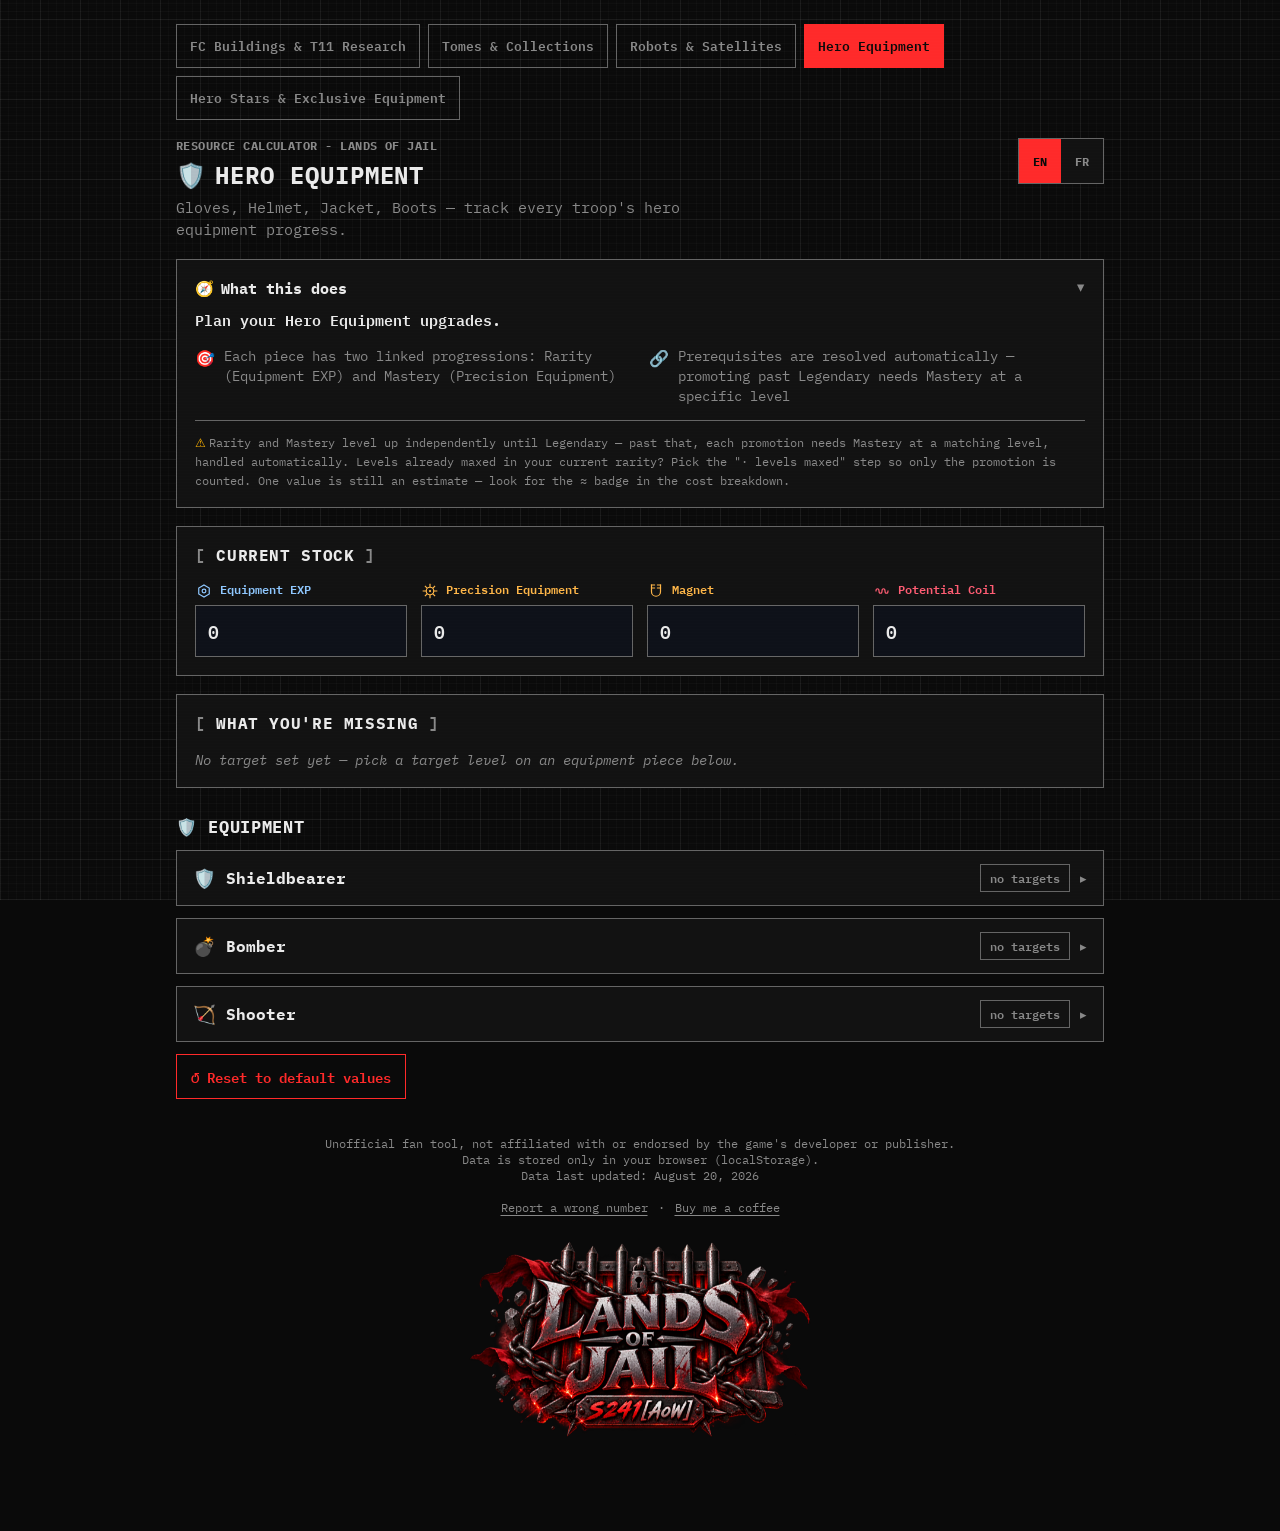
==== hero-equipment.html @ 5a463638 "Fix an empty palier's outline contrast, and drop two dead references The outline is the only mark sa" ====
<!doctype html>
<html lang="en">
<head>
<meta charset="UTF-8">
<meta name="viewport" content="width=device-width, initial-scale=1">
<title>Hero Equipment</title>
<link rel="preconnect" href="https://fonts.googleapis.com">
<link rel="preconnect" href="https://fonts.gstatic.com" crossorigin>
<link href="https://fonts.googleapis.com/css2?family=IBM+Plex+Mono:wght@400;500;600;700&display=swap" rel="stylesheet">
<link rel="stylesheet" href="shared.css?v=17">
<link rel="stylesheet" href="theme-tactical.css?v=2">
</head>
<body>
<div id="stickyBar" class="sticky-bar" hidden></div>
<div class="wrap">
  <nav class="nav-bar">
    <a class="nav-link" href="index.html" data-navkey="navBuildings">FC Buildings &amp; T11 Research</a>
    <a class="nav-link" href="tomes-collections.html" data-navkey="navTomes">Tomes &amp; Collections</a>
    <a class="nav-link" href="robots-satellites.html" data-navkey="navRobots">Robots &amp; Satellites</a>
    <a class="nav-link" href="hero-equipment.html" data-navkey="navHeroEquipment">Hero Equipment</a>
    <a class="nav-link" href="hero-stars-exclusive-equipment.html" data-navkey="navHeroStars">Hero Stars &amp; Exclusive Equipment</a>
  </nav>

  <div class="topbar">
    <div>
      <p class="brand-eyebrow" id="brandTitle">Resource Calculator - Lands of Jail</p>
      <h1>🛡️ <span id="appTitle">Hero Equipment</span></h1>
      <p class="sub" id="appSubtitle">Track your hero equipment progress.</p>
    </div>
    <div class="lang-switch" role="group" aria-label="Language">
      <button type="button" class="lang-btn" data-lang="en">EN</button>
      <button type="button" class="lang-btn" data-lang="fr">FR</button>
    </div>
  </div>

  <div class="card intro-card">
    <button type="button" class="intro-head" id="introToggle" aria-expanded="true" aria-controls="introBody">
      <span>🧭</span><span id="introTitle">What this does</span><span class="intro-chevron">▸</span>
    </button>
    <div class="intro-body" id="introBody">
      <p class="intro-lead" id="introLead"></p>
      <div class="intro-features" id="introFeatures"></div>
    </div>
    <p class="intro-note" id="introNote"></p>
  </div>

  <div class="card">
    <h2 id="stockHeading">Current stock</h2>
    <div class="stock-grid" id="stockGrid"></div>
  </div>

  <div class="card">
    <h2 id="missingHeading">What you're missing</h2>
    <div class="summary-grid" id="summaryGrid"></div>
    <div class="breakdown" id="breakdown"></div>
    <p class="saved-hint" id="savedHint" hidden></p>
  </div>

  <div id="categories"></div>

  <div class="toolbar">
    <button id="btnReset" class="danger"></button>
  </div>

  <footer id="footerText"></footer>
</div>

<script defer src="/_vercel/insights/script.js"></script>
<script>
const RESOURCES = ["EquipmentParts","PrecisionEquipment","Magnet","PotentialCoil"];
const STORAGE_KEY = "resource-calc-heroequipment-state-v1";
const SCHEMA_VERSION = 5;
const RES_ACCENT = {
  EquipmentParts:"#8ec7ff", Magnet:"#ffb648", PotentialCoil:"#ff5c72", PrecisionEquipment:"#ffb648",
};
const CATEGORIES = [
  { key:"Equipment", labelKey:"catEquipment", icon:"🛡️", grouped:true },
];
const GROUP_ICONS = { shieldbearer:"🛡️", bomber:"💣", shooter:"🏹" };

const I18N = {
  en: {
    title: "Hero Equipment - Lands of Jail",
    pageTitle: "Hero Equipment",
    subtitle: "Gloves, Helmet, Jacket, Boots — track every troop's hero equipment progress.",
    introLead: "Plan your Hero Equipment upgrades.",
    introFeature1: "Each piece has two linked progressions: Rarity (Equipment EXP) and Mastery (Precision Equipment)",
    introFeature2: "Prerequisites are resolved automatically — promoting past Legendary needs Mastery at a specific level",
    introNote: "Rarity and Mastery level up independently until Legendary — past that, each promotion needs Mastery at a matching level, handled automatically. Levels already maxed in your current rarity? Pick the \"· levels maxed\" step so only the promotion is counted. One value is still an estimate — look for the ≈ badge in the cost breakdown.",
    noTargetHint: "No target set yet — pick a target level on an equipment piece below.",
    catEquipment: "Equipment",
    groupNoTargets: "no targets",
    groupTargetsSet: "{n} target(s) set",
    res_EquipmentParts: "Equipment EXP", res_Magnet: "Magnet",
    res_PotentialCoil: "Potential Coil", res_PrecisionEquipment: "Precision Equipment",
    troop_shieldbearer: "Shieldbearer",
    troop_bomber: "Bomber",
    troop_shooter: "Shooter",
    equip_gloves: "Gloves", equip_helmet: "Helm", equip_chest: "Outerwear", equip_boots: "Boots",
    pairedMasteryLabel: "Mastery",
    levelsMaxed: "levels maxed",
    equiptier_common: "Common", equiptier_uncommon: "Uncommon", equiptier_rare: "Rare", equiptier_epic: "Epic",
    equiptier_legendary: "Legendary", equiptier_legendary_t1: "Legendary T1", equiptier_legendary_t2: "Legendary T2",
    equiptier_exotic: "Exotic", equiptier_exotic_t1: "Exotic T1", equiptier_exotic_t2: "Exotic T2", equiptier_exotic_t3: "Exotic T3",
  },
  fr: {
    title: "Équipement de Héros - Lands of Jail",
    pageTitle: "Équipement de Héros",
    subtitle: "Gants, Casque, Veste, Bottes — suis la progression de l'équipement de héros de chaque troupe.",
    introLead: "Planifie les améliorations de ton Équipement de Héros.",
    introFeature1: "Chaque pièce a deux progressions liées : la Rareté (EXP d'équipement) et la Maîtrise (Équipement de précision)",
    introFeature2: "Les prérequis sont résolus automatiquement — promouvoir au-delà de Légendaire nécessite une Maîtrise à un niveau précis",
    introNote: "Rareté et Maîtrise progressent indépendamment jusqu'à Légendaire — au-delà, chaque promotion exige un niveau de Maîtrise précis, géré automatiquement. Niveaux déjà au max dans ta rareté actuelle ? Choisis le cran « · niveaux max » pour ne compter que la promotion. Une valeur reste estimée — repère le badge ≈ dans le détail des coûts.",
    noTargetHint: "Aucun objectif défini pour l'instant — choisis un niveau cible sur une pièce d'équipement ci-dessous.",
    catEquipment: "Équipement",
    groupNoTargets: "aucun objectif",
    groupTargetsSet: "{n} objectif(s) défini(s)",
    res_EquipmentParts: "Partie d'équipement", res_Magnet: "Aimant",
    res_PotentialCoil: "Bobine potentielle", res_PrecisionEquipment: "Équipement de Précision",
    troop_shieldbearer: "Déflecteurs",
    troop_bomber: "Bombardier",
    troop_shooter: "Tireur",
    equip_gloves: "Gants", equip_helmet: "Casque", equip_chest: "Veste", equip_boots: "Bottes",
    pairedMasteryLabel: "Maîtrise",
    levelsMaxed: "niveaux max",
    equiptier_common: "Commun", equiptier_uncommon: "Peu Commun", equiptier_rare: "Rare", equiptier_epic: "Épique",
    equiptier_legendary: "Légendaire", equiptier_legendary_t1: "Légendaire T1", equiptier_legendary_t2: "Légendaire T2",
    equiptier_exotic: "Exotique", equiptier_exotic_t1: "Exotique T1", equiptier_exotic_t2: "Exotique T2", equiptier_exotic_t3: "Exotique T3",
  },
};

// One entry per rarity tier, where a tier's cost is what it takes to LEAVE
// that tier and arrive at the next one (confirmed in-game: Epic->Legendary
// costs 200 Magnets, which is the amount the source table lists under the
// EPIC heading — not the 400 listed under LEGENDARY, which actually belongs
// to the Legendary->Legendary T1 climb). So every tier's own listed cost is
// shifted one slot forward from its heading: "Common" pays for entering
// Uncommon, "Uncommon" for entering Rare, ... "Legendary" for entering
// Legendary T1 (on top of that promotion's existing Mastery Lv10 gate).
// Common itself is free — hero equipment starts at Common rarity the moment
// it exists, nothing is ever spent to "unlock" it.
// Common's shifted total (attached to "uncommon" below) includes an
// estimated ~970 for the untracked Level 0->10 portion (only 11-15 and
// 16-20 were given) — fit from a geometric growth curve across the 6 known
// Common/Uncommon brackets (within 5% on every point) and extrapolated
// backward. Flagged in introNote, not verified.
const EQUIPMENT_TIERS = [
  { key:"common",       parts:0 },
  { key:"uncommon",     parts:2620 /* incl. ~970 estimated */, magnet:20, estimated:true },
  { key:"rare",         parts:6980,   magnet:40 },
  { key:"epic",         parts:19220,  magnet:120 },
  { key:"legendary",    parts:41020,  magnet:200 },
  { key:"legendary_t1", parts:77000,  magnet:400,  masteryReq:10 },
  { key:"legendary_t2", parts:117000, magnet:600,  coil:20,  masteryReq:11 },
  { key:"exotic",       parts:157000, magnet:1000, coil:40,  masteryReq:12 },
  { key:"exotic_t1",    parts:197000, magnet:1000, coil:60,  masteryReq:13 },
  { key:"exotic_t2",    parts:258000, magnet:2000, coil:80,  masteryReq:14 },
  { key:"exotic_t3",    parts:338200, magnet:2000, coil:100, masteryReq:15 },
];

// Each tier transition bundles two separate in-game actions, so it's modelled
// as two levels you can sit between: the Equipment EXP is the ~20 level-ups
// ground out while still in the PREVIOUS tier ("Epic · levels maxed"), and the
// Magnet/Coil is the promotion itself. Splitting them is what lets a piece
// whose levels are already maxed be quoted the promotion alone, instead of
// being re-charged EXP it has already spent. The Mastery gate belongs to the
// promotion only — levelling with EXP is never gated in-game.
function makeEquipmentTrack(troopKey, slotKey){
  const levels = [];
  EQUIPMENT_TIERS.forEach((tier,i)=>{
    if(i === 0){
      levels.push({ id:tier.key, cost:zeroResources(), requires:[] });
      return;
    }
    const grind = zeroResources();
    grind.EquipmentParts = tier.parts || 0;
    levels.push({
      id:`${EQUIPMENT_TIERS[i-1].key}_s1`, cost:grind, requires:[],
      estimated:!!tier.estimated, targetCheckpoint:false, labelSuffixKey:"levelsMaxed"
    });
    const promotion = zeroResources();
    promotion.Magnet = tier.magnet || 0;
    promotion.PotentialCoil = tier.coil || 0;
    const requires = tier.masteryReq ? [{trackId:`mastery_${troopKey}_${slotKey}`, levelId:String(tier.masteryReq)}] : [];
    levels.push({ id:tier.key, cost:promotion, requires });
  });
  return {
    id:`equip_${troopKey}_${slotKey}`, category:"Equipment",
    groupKey:troopKey, groupLabelKey:"troop_"+troopKey,
    nameParts:["troop_"+troopKey, "equip_"+slotKey],
    levelStyle:"keyed", levelKeyPrefix:"equiptier_",
    pairedTrackId:`mastery_${troopKey}_${slotKey}`, pairedLabelKey:"pairedMasteryLabel",
    // "common" (index 0, free) is the real baseline — no separate
    // "not started" placeholder before it.
    currentLevelIndex:0, targetLevelIndex:0, levels
  };
}

// Levels 0->20, one by one (source table gives per-level Precision Equipment
// cost; Magnet is only spent from Level 10 onward). Kept exactly as given,
// including its minor non-linear jumps — they're small and at low levels.
// Mastery never requires anything from the Level side — it's freestanding.
const MASTERY_PRECISION = [
  20,40,60,80,100,120,140,160,180,200,
  220,240,260,280,300,320,360,380,400,400,
];
const MASTERY_MAGNET = {10:220,11:200,12:400,13:600,14:800,15:1000,16:1200,17:1400,18:1600,19:1800,20:2000};

function makeMasteryTrack(troopKey, slotKey){
  const levels = [{ id:"0", cost:zeroResources(), requires:[] }];
  MASTERY_PRECISION.forEach((precision,i)=>{
    const lvl = i+1;
    const cost = zeroResources();
    cost.PrecisionEquipment = precision;
    cost.Magnet = MASTERY_MAGNET[lvl] || 0;
    levels.push({ id:String(lvl), cost, requires:[] });
  });
  return {
    id:`mastery_${troopKey}_${slotKey}`, category:"Mastery",
    groupKey:troopKey, groupLabelKey:"troop_"+troopKey,
    nameParts:["troop_"+troopKey, "equip_"+slotKey], levelStyle:"numeric",
    currentLevelIndex:0, targetLevelIndex:0, levels
  };
}

const TROOPS = ["shieldbearer","bomber","shooter"];
const SLOTS = ["gloves","helmet","chest","boots"];

function defaultData(){
  const tracks = [];
  TROOPS.forEach(troop=>{
    SLOTS.forEach(slot=>{
      tracks.push(makeEquipmentTrack(troop, slot));
      tracks.push(makeMasteryTrack(troop, slot));
    });
  });
  return {
    schemaVersion: SCHEMA_VERSION,
    stock: zeroResources(),
    tracks
  };
}

// Schema 4 -> 5 inserted a "· levels maxed" sub-level ahead of every rarity,
// so each Equipment level sits at exactly twice its old index (old "Epic" 3 ->
// new 6). Mastery tracks were not touched. An old level therefore maps onto
// the promotion cran, never onto a "levels maxed" one — the conservative
// reading, since a v4 state never claimed the inner levels were done.
function migrateState(old){
  if(old.schemaVersion !== 4 || !Array.isArray(old.tracks)) return null;
  const fresh = defaultData();
  RESOURCES.forEach(r=>{
    if(typeof (old.stock||{})[r] === "number") fresh.stock[r] = old.stock[r];
  });
  old.tracks.forEach(saved=>{
    const track = fresh.tracks.find(t=>t.id===saved.id);
    if(!track) return;
    const scale = track.category === "Equipment" ? 2 : 1;
    const clamp = v => Math.max(0, Math.min(Number(v)*scale || 0, track.levels.length-1));
    track.currentLevelIndex = clamp(saved.currentLevelIndex);
    track.targetLevelIndex = Math.max(clamp(saved.targetLevelIndex), track.currentLevelIndex);
  });
  return fresh;
}
</script>
<script src="shared.js?v=27"></script>
<script>initApp();</script>
</body>
</html>
---- shared.css ----
/* Tactical Telemetry palette — this WAS overridden wholesale by
   theme-tactical.css's own :root on every route; merged in directly here
   now that the theme is permanent and site-wide, so there's one source of
   truth instead of a full second copy that silently wins every time.
   --border was raised from #333333 (1.4-1.6:1 against these panels — under
   the WCAG 3:1 non-text minimum) to #656565 (~3-3.4:1) so card/input edges
   stay visible on dim or low-quality screens instead of relying on the
   ~1.06:1 gap between --bg/--panel/--panel-2 alone. */
:root{
  --bg:#0a0a0a;
  --panel:#121212;
  --panel-2:#181818;
  --border:#656565;
  --text:#eaeaea;
  --muted:#888888;
  --accent:#ff2a2a;
  --accent-2:#4af626;
  --good:#4af626;
  --good-bg:rgba(74,246,38,.12);
  --bad:#ff2a2a;
  --bad-bg:rgba(255,42,42,.12);
  --warn:#ffb300;
  --warn-bg:rgba(255,179,0,.1);
  --radius:0;
  --radius-sm:0;
}
*{box-sizing:border-box}
body{
  margin:0;
  background:
    radial-gradient(circle at 15% -10%, #1c2438 0%, transparent 55%),
    radial-gradient(circle at 100% 0%, #221733 0%, transparent 50%),
    var(--bg);
  background-repeat:no-repeat;
  color:var(--text);
  font-family:'Inter',-apple-system,BlinkMacSystemFont,"Segoe UI",Roboto,Helvetica,Arial,sans-serif;
  -webkit-font-smoothing:antialiased;
}
.wrap{max-width:960px;margin:0 auto;padding:24px 16px 90px}

/* .nav-bar-wrap only exists when JS (initApp in shared.js) wraps .nav-bar
   to add the scroll-edge fade below — position:relative anchor for
   .nav-fade, margin lives here instead of on .nav-bar so it still applies
   even before that wrapping runs (progressive enhancement, not required
   for the nav itself to work). */
.nav-bar-wrap{position:relative;margin-bottom:18px}
.nav-bar{display:flex;flex-wrap:wrap;gap:8px}
/* Signal more content past each edge — only visible while .nav-bar
   actually overflows in that direction (mobile's single scrollable row;
   the active tab can land scrolled toward either side, see initNavFade
   in shared.js). On desktop, where it wraps instead of scrolling, both
   stay hidden since there's nothing to scroll to on either side. */
.nav-fade{position:absolute;top:0;right:0;bottom:0;width:36px;pointer-events:none;
  background:linear-gradient(to right, transparent, var(--bg));opacity:0;transition:opacity .15s}
.nav-fade.visible{opacity:1}
.nav-fade-left{position:absolute;top:0;left:0;bottom:0;width:36px;pointer-events:none;
  background:linear-gradient(to left, transparent, var(--bg));opacity:0;transition:opacity .15s}
.nav-fade-left.visible{opacity:1}
.nav-link{display:inline-flex;align-items:center;min-height:44px;box-sizing:border-box;border:1px solid var(--border);border-radius:9px;padding:8px 13px;font-size:.82rem;font-weight:600;color:var(--muted);text-decoration:none;transition:border-color .15s,color .15s,background .15s}
.nav-link:hover{border-color:var(--accent);color:var(--text)}
.nav-link.active{background:var(--accent);border-color:var(--accent);color:#fff}
/* Dot on a route that still has an unfinished target, so the page you're on
   can tell you work is waiting on another one (see refreshNavTargets). */
.nav-link.has-targets::after{content:"";display:inline-block;width:6px;height:6px;border-radius:50%;
  background:var(--accent);margin-left:7px;flex-shrink:0}
.nav-link.active.has-targets::after{background:#fff}

.topbar{display:flex;flex-wrap:wrap;gap:16px;justify-content:space-between;align-items:flex-start;margin-bottom:18px}
.brand-eyebrow{color:var(--muted);font-size:.72rem;font-weight:700;letter-spacing:.05em;text-transform:uppercase;margin:0 0 6px}
h1{font-size:1.5rem;margin:0 0 6px;letter-spacing:-.01em;display:flex;align-items:center;gap:8px}
.sub{color:var(--muted);font-size:.92rem;margin:0;max-width:520px;line-height:1.5}
.lang-switch{display:flex;border:1px solid var(--border);border-radius:10px;overflow:hidden;flex-shrink:0}
.lang-btn{display:inline-flex;align-items:center;min-height:44px;box-sizing:border-box;border:none;padding:8px 14px;background:var(--panel);color:var(--muted);font-weight:700;font-size:.78rem;cursor:pointer;font-family:inherit}
.lang-btn.active{background:var(--accent);color:#fff}
.lang-btn:not(.active):hover{background:var(--panel-2);color:var(--text)}

.intro-card{background:var(--panel);border:1px solid var(--border);border-radius:var(--radius);padding:18px 20px;margin-bottom:18px}
/* The intro header doubles as the disclosure control for the onboarding body
   below it, using the same chevron vocabulary as the track groups. The ⚠ note
   is reference material, not onboarding, so it lives outside .intro-body and
   is never collapsed. */
.intro-head{font-weight:700;font-size:.95rem;margin:0 0 10px;display:flex;align-items:center;gap:7px;
  width:100%;padding:0;background:none;border:0;color:var(--text);font-family:inherit;
  text-align:left;cursor:pointer}
.intro-head:focus-visible{outline:2px solid var(--accent);outline-offset:3px}
.intro-chevron{color:var(--muted);transition:transform .18s;font-size:.8rem;margin-left:auto}
.intro-chevron.open{transform:rotate(90deg)}
.intro-body{display:none}
.intro-body.open{display:block}
.intro-lead{margin:0 0 14px;font-size:.95rem;font-weight:600;color:var(--text)}
.intro-features{display:grid;grid-template-columns:repeat(auto-fit,minmax(210px,1fr));gap:10px 18px;margin-bottom:14px}
.intro-feature{display:flex;align-items:flex-start;gap:9px;font-size:.85rem;color:var(--muted);line-height:1.45}
.intro-feature .ico{flex-shrink:0;font-size:1rem}
.intro-note{margin:0;padding-top:12px;border-top:1px solid var(--border);font-size:.78rem;color:var(--muted);line-height:1.5}
.intro-note .warn-icon{color:var(--warn);margin-right:3px}

.toolbar{display:flex;gap:8px;flex-wrap:wrap;margin-bottom:20px}
button{cursor:pointer;border:1px solid var(--border);background:var(--panel);color:var(--text);border-radius:9px;padding:10px 14px;font-size:.88rem;font-family:inherit;font-weight:600;transition:border-color .15s,background .15s}
button:hover{border-color:var(--accent)}
button.danger{border-color:var(--bad);color:var(--bad);background:transparent}
button.confirming{background:var(--bad);border-color:var(--bad);color:#fff;animation:pulse 1s infinite}
@keyframes pulse{0%,100%{opacity:1}50%{opacity:.6}}

input[type=number],input[type=text],select{
  background:#0e1119;border:1px solid var(--border);color:var(--text);border-radius:8px;padding:9px 11px;font-size:16px;font-family:inherit;
  transition:border-color .15s;
}
input[type=number]:focus,select:focus{outline:none;border-color:var(--accent)}
input[type=number]::-webkit-inner-spin-button,input[type=number]::-webkit-outer-spin-button{-webkit-appearance:none;margin:0}
input[type=number]{-moz-appearance:textfield}

.card{background:var(--panel);border:1px solid var(--border);border-radius:var(--radius);padding:18px;margin-bottom:18px}
.card h2{margin:0 0 14px;font-size:.98rem;font-weight:700}
.stock-grid{display:grid;grid-template-columns:repeat(auto-fit,minmax(180px,1fr));gap:14px}
.stock-item label{display:block;font-size:.78rem;color:var(--muted);margin-bottom:5px;font-weight:600}
.stock-item input{width:100%;font-size:1.15rem;padding:10px 12px;font-weight:600}

.res-dot{display:inline-block;width:8px;height:8px;border-radius:50%;margin-right:7px;vertical-align:middle;background:currentColor}

/* Original line-art resource icons (drawn from scratch, not derived from
   any game asset — see each comment for what it's based on). Each one is
   a real file under icons/ (not an inline data: URI) so it can be viewed,
   diffed and edited like any other SVG — no risk of the mask-image and
   -webkit-mask-image copies silently drifting apart. Rendered via CSS
   mask so every icon still picks up the resource's own color from the
   existing inline style="color:..." on .res-dot, same as the plain dot.
   Each icon's selector list below explicitly opts that resource in to the
   18px sizing + masking — a resource with no entry here simply keeps the
   plain small dot (safe fallback: data-res is set on every .res-dot
   across all 5 routes, but only resources listed below get an icon). */
.res-dot[data-res="FC"],
.res-dot[data-res="AFC"],
.res-dot[data-res="Hyperalloy"],
.res-dot[data-res="SealOfWisdom"],
.res-dot[data-res="SealOfKnowledge"],
.res-dot[data-res="CommonCoin"],
.res-dot[data-res="RareCoin"],
.res-dot[data-res="PreciousCoin"],
.res-dot[data-res="LegendaryCoin"],
.res-dot[data-res="PrisonerArmorData"],
.res-dot[data-res="PowerModule"],
.res-dot[data-res="AdvancedPowerModule"],
.res-dot[data-res="DataDisk"],
.res-dot[data-res="PlanetCoin"],
.res-dot[data-res="EquipmentParts"],
.res-dot[data-res="Magnet"],
.res-dot[data-res="PotentialCoil"],
.res-dot[data-res="PrecisionEquipment"],
.res-dot[data-res="HeroFragment"],
.res-dot[data-res="ExclusiveEquipPart"]{
  width:18px; height:18px;
  background-color:currentColor;
  mask-repeat:no-repeat; mask-position:center; mask-size:contain;
  -webkit-mask-repeat:no-repeat; -webkit-mask-position:center; -webkit-mask-size:contain;
}
/* FC — mechanical module: hexagonal housing + a central gauge dial */
.res-dot[data-res="FC"]{
  mask-image:url("icons/fc.svg");
  -webkit-mask-image:url("icons/fc.svg");
}
/* AFC — energy: a lightning bolt inside a circle */
.res-dot[data-res="AFC"]{
  mask-image:url("icons/afc.svg");
  -webkit-mask-image:url("icons/afc.svg");
}
/* SealOfWisdom — a pawn-shaped seal stamp: round head, narrow neck,
   wide oval base */
.res-dot[data-res="SealOfWisdom"]{
  mask-image:url("icons/seal-wisdom.svg");
  -webkit-mask-image:url("icons/seal-wisdom.svg");
}
/* SealOfKnowledge — a wax-seal stamp: grip on top, neck, flared stamping
   base (the part that presses down) — a distinct silhouette from Wisdom's */
.res-dot[data-res="SealOfKnowledge"]{
  mask-image:url("icons/seal-knowledge.svg");
  -webkit-mask-image:url("icons/seal-knowledge.svg");
}
/* Trove Coins (Common/Rare/Precious/Legendary) — one shared icon (an open
   chest with a coin inside), since the 4 tiers are the same image in the
   reference, differing only by color — already handled automatically by
   each tier's own RES_ACCENT, same as every other icon here. */
.res-dot[data-res="CommonCoin"],
.res-dot[data-res="RareCoin"],
.res-dot[data-res="PreciousCoin"],
.res-dot[data-res="LegendaryCoin"]{
  mask-image:url("icons/trove-coin.svg");
  -webkit-mask-image:url("icons/trove-coin.svg");
}
/* PrisonerArmorData — simplified: a rectangular data card with a lightning
   bolt directly on it (dropped the extra circle — simpler at small size) */
.res-dot[data-res="PrisonerArmorData"]{
  mask-image:url("icons/prisoner-armor-data.svg");
  -webkit-mask-image:url("icons/prisoner-armor-data.svg");
}
/* PowerModule / AdvancedPowerModule — a battery with a lightning bolt; one
   shared shape, colors already differ (blue vs yellow) via RES_ACCENT */
.res-dot[data-res="PowerModule"],
.res-dot[data-res="AdvancedPowerModule"]{
  mask-image:url("icons/power-module.svg");
  -webkit-mask-image:url("icons/power-module.svg");
}
/* DataDisk — a disc inside a square case */
.res-dot[data-res="DataDisk"]{
  mask-image:url("icons/data-disk.svg");
  -webkit-mask-image:url("icons/data-disk.svg");
}
/* PlanetCoin — a coin with a ringed planet (Saturn-like) inside */
.res-dot[data-res="PlanetCoin"]{
  mask-image:url("icons/planet-coin.svg");
  -webkit-mask-image:url("icons/planet-coin.svg");
}
/* EquipmentParts — simplified: just a hex bolt head with a center socket,
   viewed top-down (dropped the shaft + thread lines — too busy small) */
.res-dot[data-res="EquipmentParts"]{
  mask-image:url("icons/equipment-parts.svg");
  -webkit-mask-image:url("icons/equipment-parts.svg");
}
/* Magnet — a horseshoe magnet with striped pole caps */
.res-dot[data-res="Magnet"]{
  mask-image:url("icons/magnet.svg");
  -webkit-mask-image:url("icons/magnet.svg");
}
/* PotentialCoil — a wound coil/inductor symbol */
.res-dot[data-res="PotentialCoil"]{
  mask-image:url("icons/potential-coil.svg");
  -webkit-mask-image:url("icons/potential-coil.svg");
}
/* PrecisionEquipment — a gear */
.res-dot[data-res="PrecisionEquipment"]{
  mask-image:url("icons/precision-equipment.svg");
  -webkit-mask-image:url("icons/precision-equipment.svg");
}
/* HeroFragment — a single jigsaw puzzle piece */
.res-dot[data-res="HeroFragment"]{
  mask-image:url("icons/hero-fragment.svg");
  -webkit-mask-image:url("icons/hero-fragment.svg");
}
/* ExclusiveEquipPart — a generic weapon (a sabre): blade, crossguard, grip.
   User's call: the real resource covers many weapon types (sabre, hook,
   laser pistol, cannon...) with no single consistent reference, so this is
   deliberately the simplest generic "weapon" glyph rather than any specific
   one of them. */
.res-dot[data-res="ExclusiveEquipPart"]{
  mask-image:url("icons/exclusive-equip-part.svg");
  -webkit-mask-image:url("icons/exclusive-equip-part.svg");
}
/* Hyperalloy — material block: an isometric wireframe cube */
.res-dot[data-res="Hyperalloy"]{
  mask-image:url("icons/hyperalloy.svg");
  -webkit-mask-image:url("icons/hyperalloy.svg");
}

.summary-grid{display:grid;grid-template-columns:repeat(auto-fit,minmax(220px,1fr));gap:14px}
.res-card{border:1px solid var(--border);border-left:3px solid var(--accent-color,var(--border));border-radius:var(--radius-sm);padding:14px 16px;background:var(--panel-2)}
.res-card .name{font-size:.76rem;color:var(--accent-color,var(--muted));text-transform:uppercase;letter-spacing:.05em;font-weight:700;display:flex;align-items:center}
.res-card .need{font-size:1.55rem;font-weight:800;margin:6px 0;letter-spacing:-.02em}
.res-card .missing{display:inline-flex;align-items:center;font-size:.82rem;font-weight:700;padding:3px 10px;border-radius:20px}
.missing.bad{color:var(--bad);background:var(--bad-bg)}
.missing.good{color:var(--good);background:var(--good-bg)}
/* Flashes the one figure that moved after a target change, so the eye doesn't
   have to hunt a column of numbers that all jumped at once. A ring rather than
   a background, since these pills already colour their own. The ring is pale
   and the glow behind it takes the resource's colour: a ring in currentColor
   alone sat red-on-red against the "Manque" pill and was nearly invisible,
   which is the whole failure mode this is meant to avoid. Set from
   renderSummary/renderStickyBar, and only for resources whose shortfall
   actually changed — see takeChangedResources in shared.js.
   Fading straight down from full would put the peak at 0ms and spend the rest
   of the animation nearly invisible, which is easy to miss entirely. So rise
   fast, hold long enough to be caught, then fade. */
@keyframes figure-updated{
  0%{ box-shadow:0 0 0 2px transparent, 0 0 12px 2px transparent }
  12%{ box-shadow:0 0 0 2px var(--text), 0 0 12px 2px currentColor }
  45%{ box-shadow:0 0 0 2px var(--text), 0 0 12px 2px currentColor }
  100%{ box-shadow:0 0 0 2px transparent, 0 0 12px 2px transparent }
}
.res-card.value-updated .missing,
.sticky-chip.value-updated{ animation:figure-updated 1.2s ease-out }

/* Told once, next to the numbers the visitor just produced, then dismissed for
   good (see renderSavedHint). Deliberately quiet: it's reassurance, not a call
   to action, and it must never compete with the figures above it. */
.saved-hint{display:flex;flex-wrap:wrap;align-items:center;gap:8px 14px;margin:14px 0 0;
  padding-top:12px;border-top:1px solid var(--border);
  font-size:.78rem;color:var(--muted);line-height:1.5}
.saved-hint[hidden]{display:none}
.saved-hint span{flex:1 1 240px}
/* Small type, but the same 44px touch target the nav and language switch use:
   a quiet control is still one a thumb has to hit on a phone. */
.saved-hint-dismiss{flex-shrink:0;display:inline-flex;align-items:center;min-height:44px;
  padding:6px 14px;font-size:.75rem;font-weight:600}

.cat-title{font-size:1.05rem;font-weight:700;margin:28px 0 12px;display:flex;align-items:center;gap:8px}
.route-part{margin-top:36px}
.route-part:first-child{margin-top:0}
.part-header{font-size:1.15rem;font-weight:800;letter-spacing:-.01em;display:flex;align-items:center;gap:9px;padding-bottom:12px;margin-bottom:16px;border-bottom:2px solid var(--border)}
.rarity-badge{display:inline-flex;align-items:center;font-size:.78rem;font-weight:800;letter-spacing:.04em;padding:4px 14px;border-radius:20px;margin:22px 0 10px;color:var(--badge-color);border:1px solid var(--badge-color);background:var(--panel-2)}
.part-header+.rarity-badge{margin-top:0}
.qty-control{display:flex;align-items:center;gap:10px;margin-bottom:14px}
.add-item{border-color:var(--accent);color:var(--accent);background:rgba(91,140,255,.08)}
.add-item:hover{background:rgba(91,140,255,.16)}
.add-item:disabled{cursor:not-allowed;opacity:.45}
.research-group{border:1px solid var(--border);border-radius:var(--radius);margin-bottom:12px;background:var(--panel);overflow:hidden}
/* A real <button> now (was a <div>, keyboard-inaccessible) — reset the
   generic button{} chip styling below so it still reads as a plain
   header row, not a bordered button. */
.group-head{display:flex;align-items:center;gap:10px;width:100%;padding:13px 16px;
  border:none;border-radius:0;background:none;color:inherit;font:inherit;text-align:left;
  cursor:pointer;transition:background .15s}
.group-head:hover{background:var(--panel-2)}
.group-head:focus-visible{outline:2px solid var(--accent);outline-offset:-2px}
.group-icon{font-size:1.15rem}
.group-name{font-weight:700;flex:1}
.group-badge{font-size:.72rem;padding:3px 9px;border-radius:20px;border:1px solid var(--border);color:var(--muted);font-weight:600}
.group-badge.active{border-color:var(--accent);color:var(--accent);background:rgba(91,140,255,.1)}
.group-chevron{color:var(--muted);transition:transform .18s;font-size:.8rem}
.group-chevron.open{transform:rotate(90deg)}
.group-body{display:none;padding:0 12px 12px}
.group-body.open{display:block}

.track{border:1px solid var(--border);border-radius:var(--radius-sm);margin-bottom:10px;background:var(--panel-2);overflow:hidden}
/* Border-only, not colored text: this and .missing.bad below both used
   the same --accent red, so a flagged track's *name* (e.g. "Bureau du
   Directeur") read identically to a "Manque X" deficit badge — two
   unrelated meanings sharing one color. A vivid-enough red to pass 4.5:1
   on these dark panels has very little room to also look distinct from
   --bad (checked: darkening it enough to look different drops it under
   AA), so the fix is structural instead of a second red — the flagged
   track keeps its red edge marker, but the name goes back to plain text. */
.track.track-accent{border-left-width:3px;border-left-color:var(--accent-color)}
.track-head{display:flex;flex-wrap:wrap;align-items:center;gap:10px;padding:13px 16px}
.track-name{font-weight:600;flex:1;min-width:160px}
.track-badge{font-size:.72rem;padding:3px 9px;border-radius:20px;border:1px solid var(--border);color:var(--muted);font-weight:600}
.track-badge.active{border-color:var(--accent);color:var(--accent);background:rgba(91,140,255,.1)}
/* Amber for a climb the cascade pulled in rather than one you asked for —
   the same colour .auto-tag already uses on those rows in the breakdown. */
.track-badge.auto,
.group-badge.auto{border-color:var(--warn);color:var(--warn);background:var(--warn-bg)}
/* Temporary callout for recently-added game data (see the newBadge doc
   comment in shared.js) — remove the flag once regular visitors have had
   time to notice, rather than leaving it on indefinitely. */
.new-badge{font-size:.68rem;padding:3px 9px;border:1px solid var(--accent);color:var(--accent);font-weight:700;text-transform:uppercase;letter-spacing:.04em}
.track-controls{display:flex;flex-wrap:wrap;gap:8px 16px;align-items:center;font-size:.8rem;color:var(--muted);width:100%}
.track-controls .field{display:flex;align-items:center;gap:6px;flex:1 1 130px;font-weight:600}
.track-controls select{flex:1;min-width:0;max-width:100%}
.track-controls.paired-controls{margin-top:8px;padding-top:10px;border-top:1px dashed var(--border)}

/* Position inside the current tier, drawn like the bar the game itself puts
   between two FC levels (see paliersBarHtml). The segment is deliberately thin
   to the eye while the button around it keeps the app's 44px touch target, so
   a card doesn't grow tall just to stay thumb-friendly — 74% of visits are on
   a phone and the vertical budget there is what the whole page costs. */
.palier-bar{display:flex;align-items:center;gap:10px;width:100%;margin-top:2px}
.palier-segs{display:flex;gap:3px;flex:1;min-width:0}
.palier-seg{flex:1;min-width:0;height:44px;padding:0;border:0;background:none;position:relative;
  border-radius:0}
/* Detached slanted chunks rather than one continuous band. A continuous bar
   reads as a percentage filling up, and these aren't percentages — they're
   discrete steps you cross one at a time, which is what the game draws and
   what a tap actually does. The shape says so before any label does.
   The skew is ±3px of horizontal spill at this height, well inside the inset,
   so nothing bleeds into the neighbouring segment.
   An earlier note here argued against any outline, since bordered dark boxes
   sitting right under two identically-styled selects read as input fields.
   That held for full-width rectangles; a small slanted parallelogram can't be
   mistaken for a field, so the empty state can afford the hairline it needs to
   stay visible on a dim phone screen. */
/* The empty chunk's outline is --border, not a hand-picked translucent grey:
   that variable is already the project's answer to this exact question (it was
   raised from #333333 for being under the WCAG 3:1 non-text minimum), and the
   first value tried here measured 1.89:1 against the card — below the floor,
   for the one mark that says an empty palier is there at all. --border lands
   at 3.05:1. The fill stays faint on purpose: it's decoration, the outline is
   what carries the information. */
.palier-seg::before{content:"";position:absolute;left:18%;right:18%;top:50%;
  transform:translateY(-50%) skewX(-15deg);height:22px;
  background:rgba(234,234,234,.08);box-shadow:inset 0 0 0 1px var(--border)}
.palier-seg.filled::before{background:var(--accent);box-shadow:none}
/* Hover is a desktop bonus only: the filled/empty contrast has to carry the
   state on its own, since most visitors have no cursor at all. It lights the
   hairline, which is why it only applies to empty segments — a filled one has
   no hairline to light. (It used to set border-color on an element that has no
   border, so it had never shown anything.) */
.palier-seg:not(.filled):hover::before{box-shadow:inset 0 0 0 1px var(--accent)}
.palier-seg:focus-visible{outline:2px solid var(--accent);outline-offset:-4px}
.palier-to{flex-shrink:0;font-size:.72rem;font-weight:700;color:var(--muted);white-space:nowrap}
/* Amber like every other "the app did this, not you" marker in the app (the
   auto-added breakdown rows, the "required" badges). Shown on the card that
   caused it, since the buildings it moved are usually inside a shut group. */
.lowered-note{width:100%;margin:10px 0 0;padding-top:9px;border-top:1px dashed var(--border);
  font-size:.74rem;line-height:1.45;color:var(--warn)}
.paired-label{font-size:.72rem;font-weight:700;text-transform:uppercase;letter-spacing:.04em;color:var(--accent-2);flex:1 1 100%}

table{width:100%;border-collapse:collapse;font-size:.82rem;margin-top:10px}
th,td{padding:8px 8px;text-align:left;border-bottom:1px solid var(--border)}
th{color:var(--muted);font-weight:700;font-size:.7rem;text-transform:uppercase;letter-spacing:.04em}
.empty-hint{color:var(--muted);font-size:.85rem;font-style:italic;margin:0}
.breakdown{margin-top:4px;overflow-x:auto}
.breakdown th,.breakdown td{white-space:nowrap}
.breakdown td.cost-cell{white-space:normal;min-width:180px}
.auto-tag{color:var(--warn);font-size:.72rem}
.estimated-wrap{display:inline-block;position:relative}
.estimated-tag{display:inline-block;border:1px solid var(--warn);color:var(--warn);background:none;
  border-radius:4px;font-size:.68rem;line-height:1;padding:2px 4px;margin-left:4px;cursor:pointer;
  font-family:inherit}
.estimated-tag[aria-expanded=true]{background:var(--warn-bg)}
.estimated-note{position:absolute;left:0;top:calc(100% + 4px);z-index:5;width:max-content;max-width:220px;
  background:var(--panel-2);border:1px solid var(--warn);color:var(--text);font-size:.72rem;
  line-height:1.35;padding:6px 8px;white-space:normal}
footer{color:var(--muted);font-size:.78rem;text-align:center;margin-top:36px}
.footer-logo{display:block;height:200px;width:auto;margin:12px auto 0}
/* Underlined so they read as links in a block of grey footer text, but left
   in --muted rather than the accent: an ask for money that shouts would sit
   badly in a tool whose whole promise is being free. 44px of tap height, like
   every other control, without looking like a button. */
/* align-items:center is load-bearing: the " · " between the two links is an
   anonymous flex item, and without it that text sits at the top of the 44px
   band the links occupy while their own labels are centred in it — the dot
   then floats half a line above them and reads as a stray mark on its own
   row rather than a separator. */
.footer-links{display:inline-flex;flex-wrap:wrap;justify-content:center;align-items:center;gap:0 10px;margin-top:2px}
.footer-links a{display:inline-flex;align-items:center;min-height:44px;color:var(--muted);
  text-decoration:underline;text-underline-offset:3px}
.footer-links a:hover,.footer-links a:focus-visible{color:var(--text)}

/* Fixed bar mirroring "what's missing" so the numbers stay on screen while
   scrolling through tracks far below the summary card — see renderStickyBar
   in shared.js. Tappable: jumps back up to the full summary/breakdown. */
.sticky-bar{position:fixed;left:0;right:0;bottom:0;z-index:50;cursor:pointer;
  background:rgba(15,18,27,.92);backdrop-filter:blur(8px);-webkit-backdrop-filter:blur(8px);
  border-top:1px solid var(--border);
  padding:10px 16px calc(10px + env(safe-area-inset-bottom));}
.sticky-bar:hover,.sticky-bar:focus-visible{background:rgba(21,26,36,.96)}
.sticky-bar:focus-visible{outline:2px solid var(--accent);outline-offset:-2px}
.sticky-bar-inner{max-width:960px;margin:0 auto;display:flex;gap:10px;overflow-x:auto;
  -ms-overflow-style:none;scrollbar-width:none}
.sticky-bar-inner::-webkit-scrollbar{display:none}
.sticky-chip{flex:0 0 auto;display:inline-flex;align-items:center;gap:6px;font-size:.82rem;
  font-weight:600;color:var(--accent-color,var(--text));white-space:nowrap;
  border:1px solid var(--border);border-radius:20px;padding:6px 12px;background:var(--panel-2)}
.sticky-chip b{font-weight:800;color:var(--text)}

/* Below 600px the breakdown table can't fit From/To/Cost side by side without
   horizontal scroll clipping the Cost column — the whole point of the app.
   Reflow each row into a stacked card instead; data-label (set in shared.js)
   supplies the per-cell caption via ::before since <th> is hidden here. */
@media (max-width:600px){
  /* One scrollable row instead of wrapping onto 2-3 lines — on a phone the
     5 nav buttons otherwise push the actual page content well below the
     fold before a visitor sees anything. Same one-tap access as before
     (no hamburger/collapsed menu), just reclaiming vertical space. */
  .nav-bar{flex-wrap:nowrap;overflow-x:auto;-ms-overflow-style:none;scrollbar-width:none}
  .nav-bar::-webkit-scrollbar{display:none}
  /* Half the horizontal gap between "Actuel" and "Cible". Those two wrap onto
     separate lines as soon as the widest level label gets long, which drops
     the paliers bar underneath "Cible" and makes it read as if it set the
     target. The 8px bought back is worth roughly one character of label, and
     that was the whole difference between a card that holds together and one
     that doesn't. Desktop has room to spare and keeps the wider gap. */
  .track-controls{gap:8px 8px}
  .nav-link{flex-shrink:0}
  .breakdown table,.breakdown thead,.breakdown tbody{display:block;width:100%}
  .breakdown thead{display:none}
  /* tr as a flex row (not block) so From/To can share one line while the
     target name and cost each keep a full-width line of their own. */
  .breakdown tr{display:flex;flex-wrap:wrap;column-gap:14px;border:1px solid var(--border);border-radius:var(--radius-sm);margin-bottom:10px;padding:10px 12px;background:var(--panel-2)}
  .breakdown td{display:block;border-bottom:none;padding:5px 0;white-space:normal;min-width:0}
  .breakdown td::before{content:attr(data-label);display:block;color:var(--muted);font-size:.68rem;font-weight:700;text-transform:uppercase;letter-spacing:.04em;margin-bottom:2px}
  .breakdown td:first-child{flex:0 0 100%;font-weight:700;font-size:.95rem}
  .breakdown td:nth-child(2),.breakdown td:nth-child(3){flex:0 0 auto}
  .breakdown td.cost-cell{flex:0 0 100%;font-weight:700;color:var(--text);font-size:.92rem}
}

/* Someone who has asked their system for reduced motion is telling us that
   movement makes them ill, not that they dislike it. Honour it for everything
   at once, existing transitions included, rather than remembering to opt each
   new animation out. The smooth scroll from the sticky bar is a JS call, so it
   can't be reached from here — initApp checks the same preference itself. */
@media (prefers-reduced-motion: reduce){
  *,*::before,*::after{
    animation-duration:.01ms !important;
    animation-iteration-count:1 !important;
    transition-duration:.01ms !important;
    scroll-behavior:auto !important;
  }
}
---- theme-tactical.css ----
/* Site-wide visual theme, loaded on all 5 routes after shared.css.
   Direction: industrial-brutalist-ui skill, "Tactical Telemetry & CRT
   Terminal" archetype — dark terminal, monospace-dominant, a single
   hazard-red accent, hard 90° corners, no gradients/glassmorphism.
   Terminal green is reserved for exactly one element (the paired
   "Maîtrise" label) per the skill's "single specific indicator" rule.
   Prototyped on index.html alone first, then rolled out everywhere once
   approved. The palette itself (colors + --radius) now lives directly in
   shared.css's own :root — merged there once the theme became permanent,
   so it isn't duplicated in two places with this file always winning.
   What's left here is everything that isn't a simple variable swap:
   textures, font, ASCII framing, and the handful of shared.css rules that
   hardcode a radius/color instead of referencing a variable. */

/* Blueprint grid: a fine 8px mesh plus a bolder 40px mesh, both very low
   opacity — reads as engineering-drawing graph paper rather than a busy
   pattern. Fixed to the viewport (not the page) so it feels like part of
   the same instrument surface as the scanline overlay below, instead of
   paper scrolling past underneath the content. */
body{
  background-color:var(--bg);
  background-image:
    repeating-linear-gradient(0deg, rgba(255,255,255,.05) 0, rgba(255,255,255,.05) 1px, transparent 1px, transparent 40px),
    repeating-linear-gradient(90deg, rgba(255,255,255,.05) 0, rgba(255,255,255,.05) 1px, transparent 1px, transparent 40px),
    repeating-linear-gradient(0deg, rgba(255,255,255,.02) 0, rgba(255,255,255,.02) 1px, transparent 1px, transparent 8px),
    repeating-linear-gradient(90deg, rgba(255,255,255,.02) 0, rgba(255,255,255,.02) 1px, transparent 1px, transparent 8px);
  background-attachment:fixed;
  font-family:'IBM Plex Mono','Space Mono',ui-monospace,SFMono-Regular,Menlo,Consolas,monospace;
}

/* CRT scanline texture — fixed overlay, no layout impact, no new markup */
body::after{
  content:"";
  position:fixed; inset:0; z-index:100; pointer-events:none;
  background:repeating-linear-gradient(0deg,
    rgba(255,255,255,.025), rgba(255,255,255,.025) 1px,
    transparent 1px, transparent 3px);
  mix-blend-mode:overlay;
}

/* Hard corners everywhere shared.css hardcoded a radius (the --radius vars
   above only cover the classes that already referenced them). */
.nav-link, .lang-switch, button, input[type=number], input[type=text], select,
.card, .intro-card, .res-card, .res-card .missing, .rarity-badge,
.research-group, .group-badge, .track, .track-badge, .estimated-tag,
.sticky-chip, .breakdown tr {
  border-radius:0;
}
/* Base dot shape override only — the actual per-resource icons now live in
   shared.css (universal, all 5 routes), since they aren't specific to this
   theme. Sizing here just keeps the square-corners doctrine: an icon that
   IS defined for a resource still renders (shared.css sets its own
   width/height on top of this), only the plain undefined-resource dot
   stays square instead of round. */
.res-dot{ border-radius:0; width:7px; height:7px; }

/* Structural type: uppercase + tracking on headers, ASCII bracket framing
   on the two main card headings. */
h1, h2, .cat-title, .part-header, .brand-eyebrow{
  text-transform:uppercase;
  letter-spacing:.04em;
}
.card h2::before{ content:"[ "; color:var(--muted); }
.card h2::after{ content:" ]"; color:var(--muted); }

/* No glassmorphism on the sticky bar — solid panel + hard top border. */
.sticky-bar{
  background:var(--panel);
  backdrop-filter:none;
  -webkit-backdrop-filter:none;
  border-top:2px solid var(--border);
}

/* White text on this red fails WCAG AA (3.74:1) — dark text passes (5.3:1)
   and reads more like real hazard signage anyway (black-on-red tape). */
.nav-link.active{ background:var(--accent); border-color:var(--accent); color:var(--bg); }
.lang-btn.active{ background:var(--accent); color:var(--bg); }
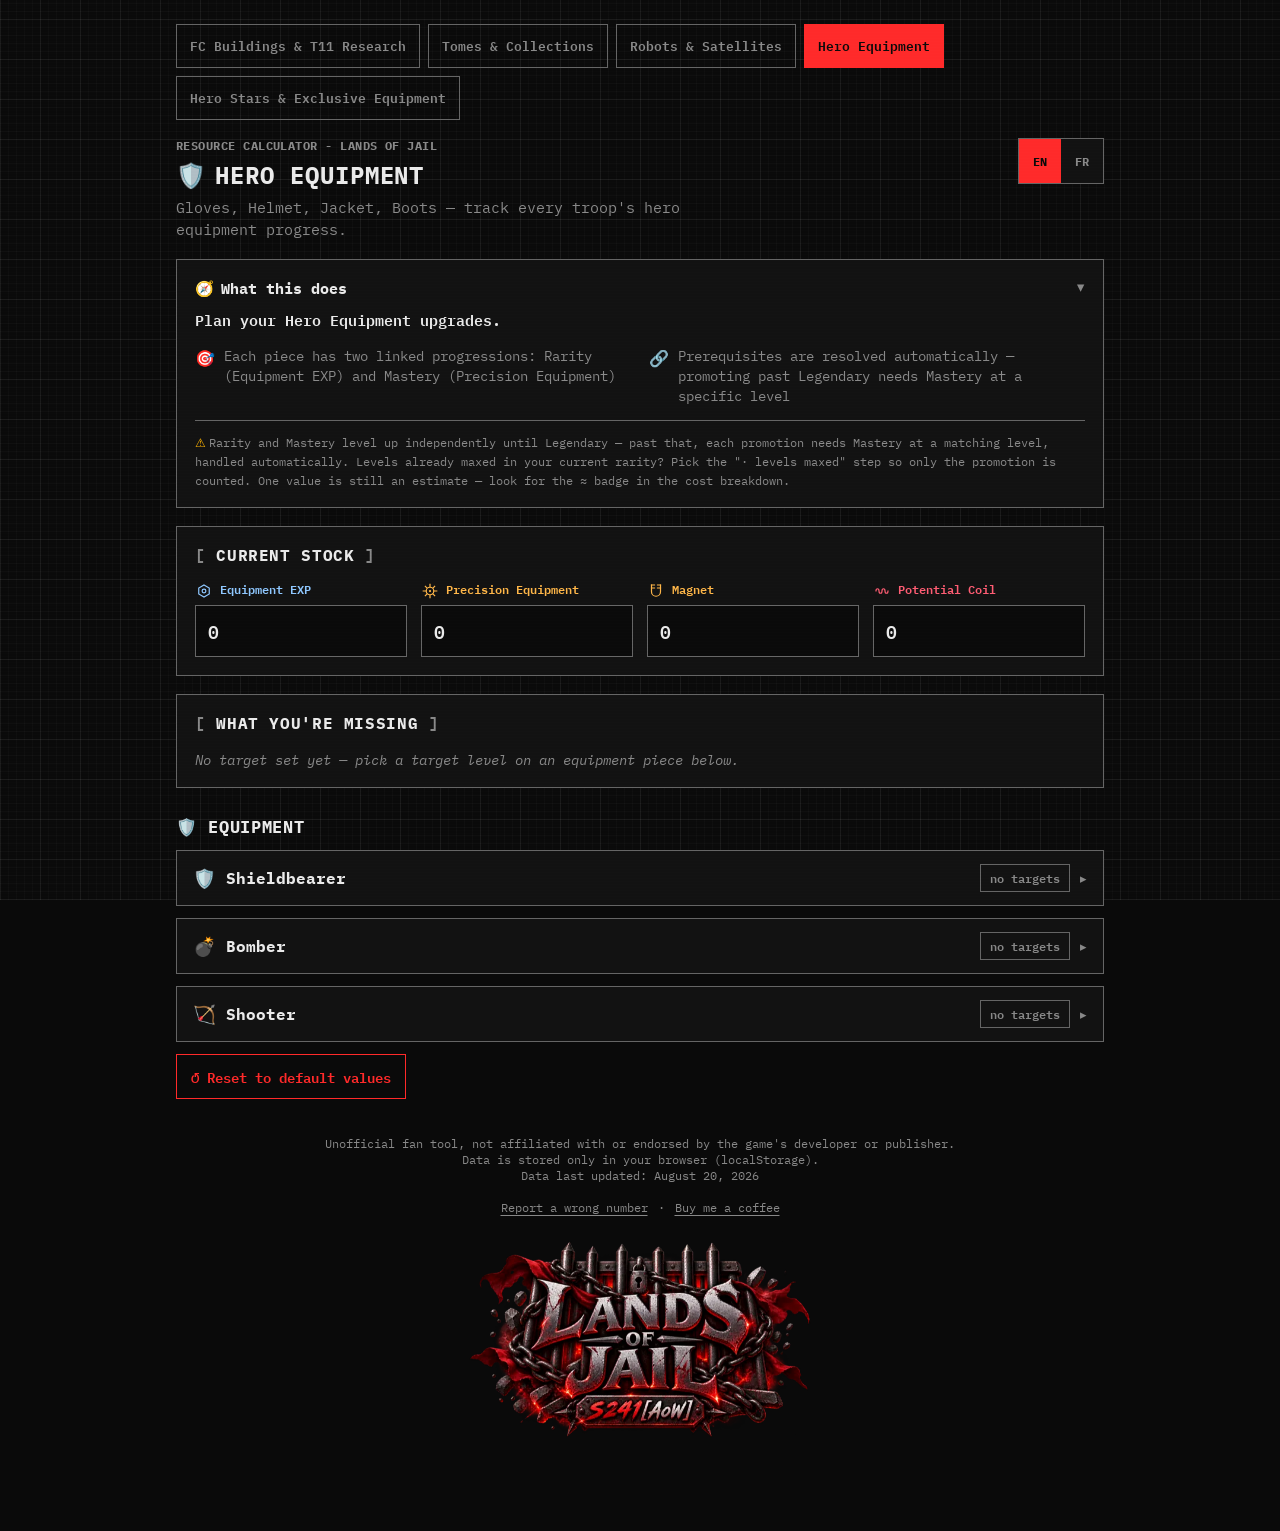
==== commit 437d34f8: "Audit fixes: lighter logo, storage fallback, focus, palette, headers Five problems measured in the f" ====
--- a/hero-equipment.html
+++ b/hero-equipment.html
@@ -7,7 +7,7 @@
 <link rel="preconnect" href="https://fonts.googleapis.com">
 <link rel="preconnect" href="https://fonts.gstatic.com" crossorigin>
 <link href="https://fonts.googleapis.com/css2?family=IBM+Plex+Mono:wght@400;500;600;700&display=swap" rel="stylesheet">
-<link rel="stylesheet" href="shared.css?v=17">
+<link rel="stylesheet" href="shared.css?v=19">
 <link rel="stylesheet" href="theme-tactical.css?v=2">
 </head>
 <body>
@@ -263,7 +263,7 @@
   return fresh;
 }
 </script>
-<script src="shared.js?v=27"></script>
+<script src="shared.js?v=30"></script>
 <script>initApp();</script>
 </body>
 </html>
--- a/shared.css
+++ b/shared.css
@@ -27,11 +27,7 @@
 *{box-sizing:border-box}
 body{
   margin:0;
-  background:
-    radial-gradient(circle at 15% -10%, #1c2438 0%, transparent 55%),
-    radial-gradient(circle at 100% 0%, #221733 0%, transparent 50%),
-    var(--bg);
-  background-repeat:no-repeat;
+  background:var(--bg);
   color:var(--text);
   font-family:'Inter',-apple-system,BlinkMacSystemFont,"Segoe UI",Roboto,Helvetica,Arial,sans-serif;
   -webkit-font-smoothing:antialiased;
@@ -102,7 +98,7 @@
 @keyframes pulse{0%,100%{opacity:1}50%{opacity:.6}}
 
 input[type=number],input[type=text],select{
-  background:#0e1119;border:1px solid var(--border);color:var(--text);border-radius:8px;padding:9px 11px;font-size:16px;font-family:inherit;
+  background:var(--bg);border:1px solid var(--border);color:var(--text);border-radius:8px;padding:9px 11px;font-size:16px;font-family:inherit;
   transition:border-color .15s;
 }
 input[type=number]:focus,select:focus{outline:none;border-color:var(--accent)}
@@ -297,8 +293,8 @@
 .rarity-badge{display:inline-flex;align-items:center;font-size:.78rem;font-weight:800;letter-spacing:.04em;padding:4px 14px;border-radius:20px;margin:22px 0 10px;color:var(--badge-color);border:1px solid var(--badge-color);background:var(--panel-2)}
 .part-header+.rarity-badge{margin-top:0}
 .qty-control{display:flex;align-items:center;gap:10px;margin-bottom:14px}
-.add-item{border-color:var(--accent);color:var(--accent);background:rgba(91,140,255,.08)}
-.add-item:hover{background:rgba(91,140,255,.16)}
+.add-item{border-color:var(--accent);color:var(--accent);background:none}
+.add-item:hover{background:rgba(234,234,234,.06)}
 .add-item:disabled{cursor:not-allowed;opacity:.45}
 .research-group{border:1px solid var(--border);border-radius:var(--radius);margin-bottom:12px;background:var(--panel);overflow:hidden}
 /* A real <button> now (was a <div>, keyboard-inaccessible) — reset the
@@ -312,7 +308,7 @@
 .group-icon{font-size:1.15rem}
 .group-name{font-weight:700;flex:1}
 .group-badge{font-size:.72rem;padding:3px 9px;border-radius:20px;border:1px solid var(--border);color:var(--muted);font-weight:600}
-.group-badge.active{border-color:var(--accent);color:var(--accent);background:rgba(91,140,255,.1)}
+.group-badge.active{border-color:var(--accent);color:var(--accent)}
 .group-chevron{color:var(--muted);transition:transform .18s;font-size:.8rem}
 .group-chevron.open{transform:rotate(90deg)}
 .group-body{display:none;padding:0 12px 12px}
@@ -331,7 +327,9 @@
 .track-head{display:flex;flex-wrap:wrap;align-items:center;gap:10px;padding:13px 16px}
 .track-name{font-weight:600;flex:1;min-width:160px}
 .track-badge{font-size:.72rem;padding:3px 9px;border-radius:20px;border:1px solid var(--border);color:var(--muted);font-weight:600}
-.track-badge.active{border-color:var(--accent);color:var(--accent);background:rgba(91,140,255,.1)}
+/* No tint behind it: the blue one left over from the old palette pulled this
+   red text down to 4.17:1 on a card, under the 4.5:1 AA minimum. Bare, 4.75:1. */
+.track-badge.active{border-color:var(--accent);color:var(--accent)}
 /* Amber for a climb the cascade pulled in rather than one you asked for —
    the same colour .auto-tag already uses on those rows in the breakdown. */
 .track-badge.auto,
@@ -344,6 +342,27 @@
 .track-controls .field{display:flex;align-items:center;gap:6px;flex:1 1 130px;font-weight:600}
 .track-controls select{flex:1;min-width:0;max-width:100%}
 .track-controls.paired-controls{margin-top:8px;padding-top:10px;border-top:1px dashed var(--border)}
+
+/* A foldable card (see trackCollapsible in shared.js). The button replaces the
+   name/badge row in place, so it resets the generic button{} chip styling the
+   same way .group-head does and inherits the head's own 10px gap.
+   The negative margin cancels its own padding, so the hit area covers the whole
+   padded header row (49px tall, full width) while the name and badge stay
+   exactly where they sit on a card that can't fold. Without it the button is
+   only as tall as its text — 23px, under even the 24px WCAG 2.5.8 minimum. */
+.track-toggle{display:flex;align-items:center;gap:10px;
+  margin:-13px -16px;padding:13px 16px;width:calc(100% + 32px);
+  border:none;border-radius:0;background:none;color:inherit;font:inherit;text-align:left;
+  cursor:pointer;transition:background .15s}
+.track-toggle:hover{background:rgba(234,234,234,.05)}
+.track-toggle:focus-visible{outline:2px solid var(--accent);outline-offset:-2px}
+.track-chevron{color:var(--muted);transition:transform .18s;font-size:.8rem}
+.track-chevron.open{transform:rotate(90deg)}
+/* Open, this is a full-width wrapping flex row with the head's own gap, so the
+   controls/bar/note it holds land exactly where they did as direct children of
+   .track-head — folding a card must not move anything in an unfolded one. */
+.track-body{display:none;width:100%;flex-wrap:wrap;gap:10px}
+.track-body.open{display:flex}
 
 /* Position inside the current tier, drawn like the bar the game itself puts
    between two FC levels (see paliersBarHtml). The segment is deliberately thin
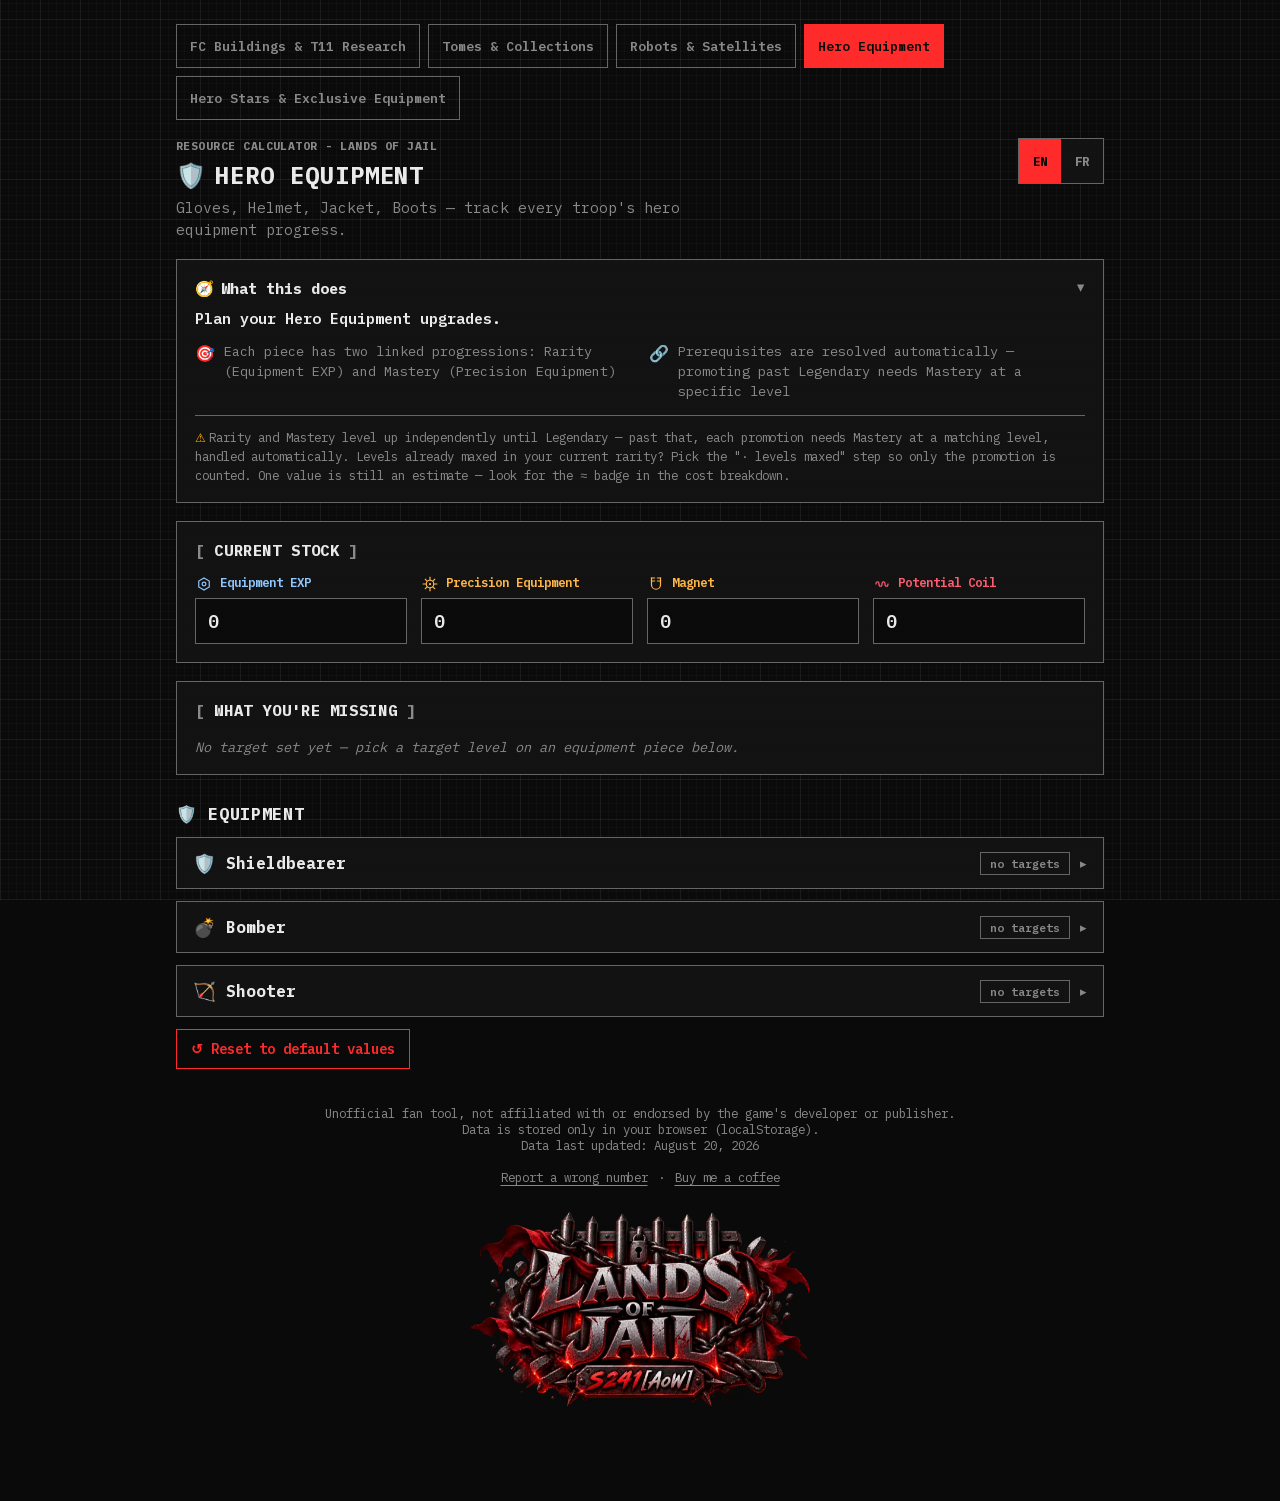
==== commit d3cf1028: "Serve IBM Plex Mono from the site instead of Google Fonts Loading the font from Google handed every " ====
--- a/hero-equipment.html
+++ b/hero-equipment.html
@@ -4,11 +4,8 @@
 <meta charset="UTF-8">
 <meta name="viewport" content="width=device-width, initial-scale=1">
 <title>Hero Equipment</title>
-<link rel="preconnect" href="https://fonts.googleapis.com">
-<link rel="preconnect" href="https://fonts.gstatic.com" crossorigin>
-<link href="https://fonts.googleapis.com/css2?family=IBM+Plex+Mono:wght@400;500;600;700&display=swap" rel="stylesheet">
 <link rel="stylesheet" href="shared.css?v=19">
-<link rel="stylesheet" href="theme-tactical.css?v=2">
+<link rel="stylesheet" href="theme-tactical.css?v=3">
 </head>
 <body>
 <div id="stickyBar" class="sticky-bar" hidden></div>
--- a/theme-tactical.css
+++ b/theme-tactical.css
@@ -11,6 +11,22 @@
    What's left here is everything that isn't a simple variable swap:
    textures, font, ASCII framing, and the handful of shared.css rules that
    hardcode a radius/color instead of referencing a variable. */
+
+/* IBM Plex Mono, served from this site instead of Google Fonts: a Google-hosted
+   font hands every visitor's IP address to Google, which a Munich court ruled
+   a GDPR breach in 2022, and costs two extra connections before text settles.
+   Latin subset only, the one every character on the site falls in (checked
+   against all five pages and shared.js); anything outside it falls back to the
+   system monospace exactly as it did with Google's own unicode-range split.
+   Licence: SIL OFL 1.1, fonts/OFL.txt. */
+@font-face{font-family:"IBM Plex Mono";font-style:normal;font-weight:400;font-display:swap;
+  src:url("fonts/ibm-plex-mono-latin-400.woff2") format("woff2");unicode-range:U+0000-00FF, U+0131, U+0152-0153, U+02BB-02BC, U+02C6, U+02DA, U+02DC, U+0304, U+0308, U+0329, U+2000-206F, U+20AC, U+2122, U+2191, U+2193, U+2212, U+2215, U+FEFF, U+FFFD}
+@font-face{font-family:"IBM Plex Mono";font-style:normal;font-weight:500;font-display:swap;
+  src:url("fonts/ibm-plex-mono-latin-500.woff2") format("woff2");unicode-range:U+0000-00FF, U+0131, U+0152-0153, U+02BB-02BC, U+02C6, U+02DA, U+02DC, U+0304, U+0308, U+0329, U+2000-206F, U+20AC, U+2122, U+2191, U+2193, U+2212, U+2215, U+FEFF, U+FFFD}
+@font-face{font-family:"IBM Plex Mono";font-style:normal;font-weight:600;font-display:swap;
+  src:url("fonts/ibm-plex-mono-latin-600.woff2") format("woff2");unicode-range:U+0000-00FF, U+0131, U+0152-0153, U+02BB-02BC, U+02C6, U+02DA, U+02DC, U+0304, U+0308, U+0329, U+2000-206F, U+20AC, U+2122, U+2191, U+2193, U+2212, U+2215, U+FEFF, U+FFFD}
+@font-face{font-family:"IBM Plex Mono";font-style:normal;font-weight:700;font-display:swap;
+  src:url("fonts/ibm-plex-mono-latin-700.woff2") format("woff2");unicode-range:U+0000-00FF, U+0131, U+0152-0153, U+02BB-02BC, U+02C6, U+02DA, U+02DC, U+0304, U+0308, U+0329, U+2000-206F, U+20AC, U+2122, U+2191, U+2193, U+2212, U+2215, U+FEFF, U+FFFD}
 
 /* Blueprint grid: a fine 8px mesh plus a bolder 40px mesh, both very low
    opacity — reads as engineering-drawing graph paper rather than a busy
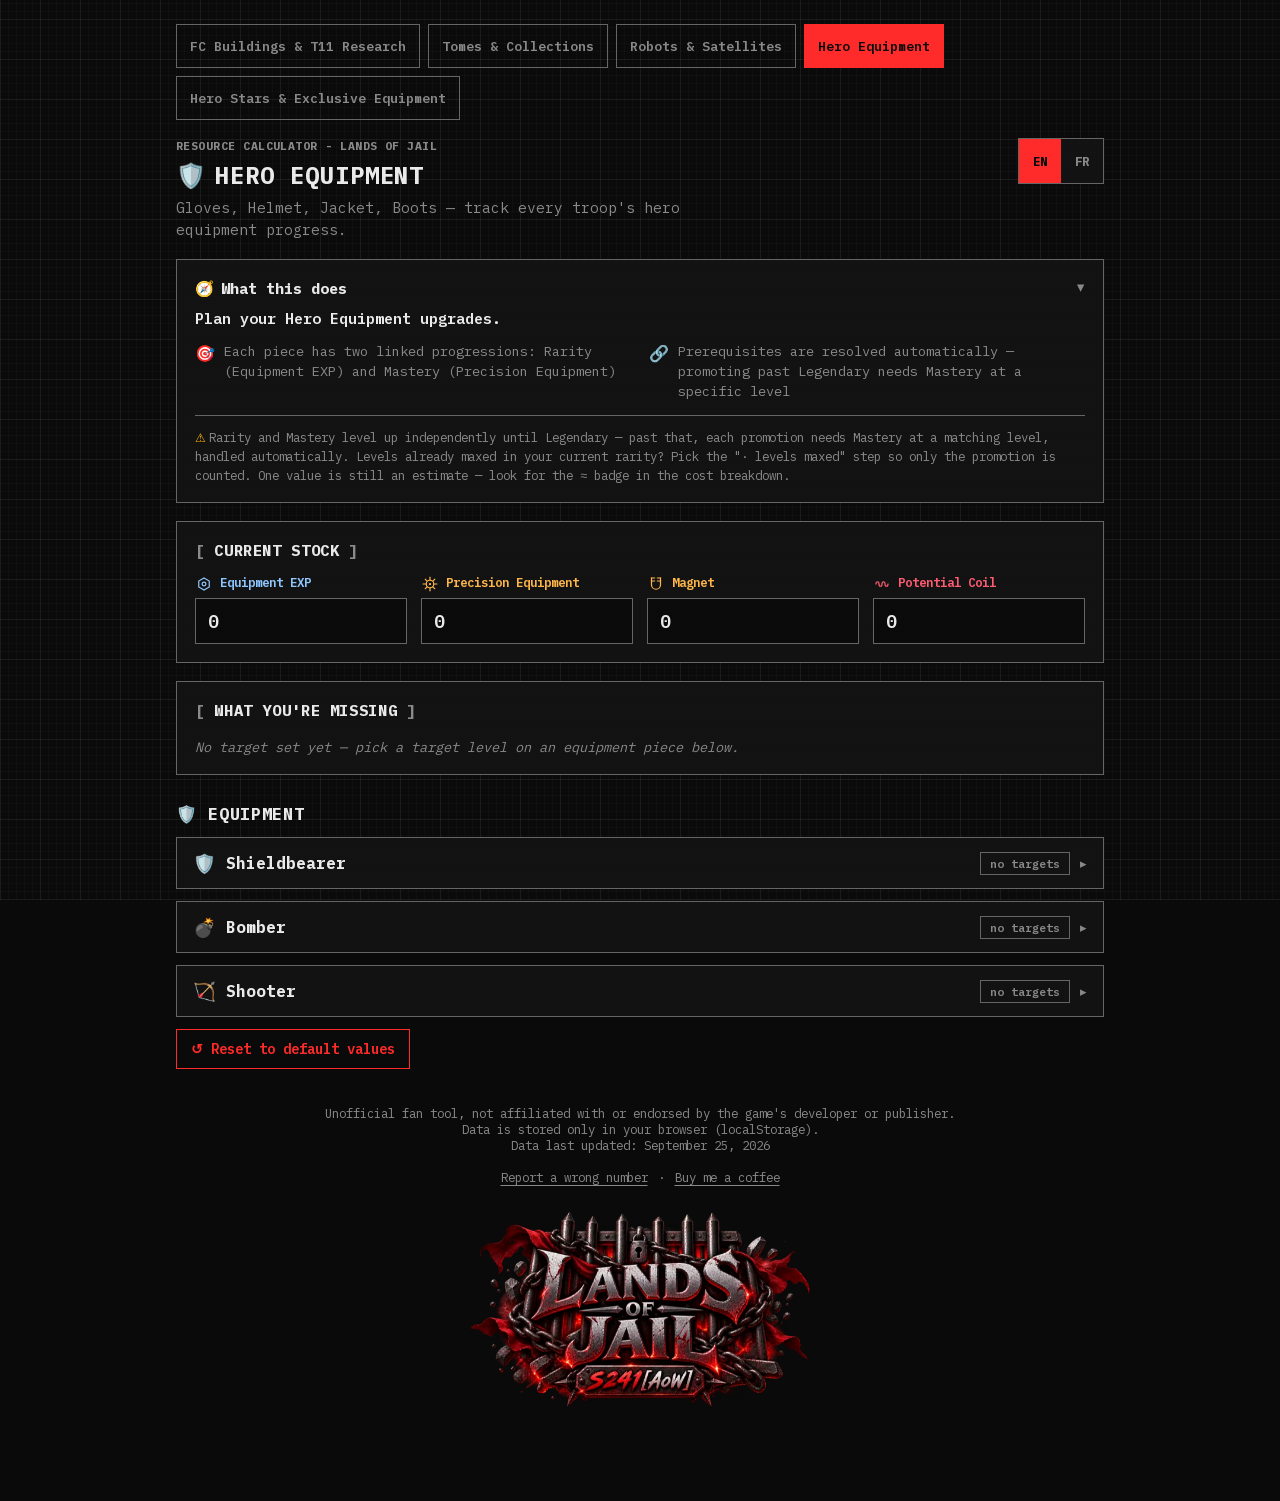
==== commit fdacec2d: "Tomes: levels 13-18 and the Seal of Mystery Tome The September 2026 update lifts the tome cap from l" ====
--- a/hero-equipment.html
+++ b/hero-equipment.html
@@ -3,8 +3,26 @@
 <head>
 <meta charset="UTF-8">
 <meta name="viewport" content="width=device-width, initial-scale=1">
-<title>Hero Equipment</title>
-<link rel="stylesheet" href="shared.css?v=19">
+<title>Hero Equipment - Lands of Jail</title>
+<meta name="description" content="Hero equipment calculator for Lands of Jail: gloves, helmet, jacket and boots for every troop, with the exact parts you're missing.">
+<!-- Link previews (Discord, WhatsApp...): these crawlers don't run JavaScript,
+     so the translated title set at runtime never reaches them. -->
+<meta property="og:type" content="website">
+<meta property="og:site_name" content="LoJ Calc">
+<meta property="og:title" content="Hero Equipment - Lands of Jail">
+<meta property="og:description" content="Hero equipment calculator for Lands of Jail: gloves, helmet, jacket and boots for every troop, with the exact parts you're missing.">
+<meta property="og:url" content="https://www.lojcalc.com/hero-equipment.html">
+<meta property="og:image" content="https://www.lojcalc.com/images/og-image.png">
+<meta property="og:image:width" content="1200">
+<meta property="og:image:height" content="630">
+<meta property="og:image:alt" content="Resource Calculator for Lands of Jail, showing the FC still missing for a Warden's Office target">
+<meta name="twitter:card" content="summary_large_image">
+<link rel="icon" href="favicon.ico" sizes="32x32">
+<link rel="apple-touch-icon" href="images/icon-180.png">
+<link rel="manifest" href="manifest.webmanifest">
+<meta name="theme-color" content="#0a0a0a">
+<meta name="apple-mobile-web-app-title" content="LoJ Calc">
+<link rel="stylesheet" href="shared.css?v=20">
 <link rel="stylesheet" href="theme-tactical.css?v=3">
 </head>
 <body>
@@ -260,7 +278,7 @@
   return fresh;
 }
 </script>
-<script src="shared.js?v=30"></script>
+<script src="shared.js?v=32"></script>
 <script>initApp();</script>
 </body>
 </html>
--- a/shared.css
+++ b/shared.css
@@ -129,6 +129,7 @@
 .res-dot[data-res="Hyperalloy"],
 .res-dot[data-res="SealOfWisdom"],
 .res-dot[data-res="SealOfKnowledge"],
+.res-dot[data-res="SealOfMysteryTome"],
 .res-dot[data-res="CommonCoin"],
 .res-dot[data-res="RareCoin"],
 .res-dot[data-res="PreciousCoin"],
@@ -170,6 +171,14 @@
 .res-dot[data-res="SealOfKnowledge"]{
   mask-image:url("icons/seal-knowledge.svg");
   -webkit-mask-image:url("icons/seal-knowledge.svg");
+}
+/* SealOfMysteryTome — same stamp family as the two seals above (handle, flat
+   stamping base), crowned with a four-point star instead of a knob: the
+   "mystery" of the tier, and the one silhouette of the three that still reads
+   apart at 18px. Red rarity, above the other seals' yellow. */
+.res-dot[data-res="SealOfMysteryTome"]{
+  mask-image:url("icons/seal-mystery-tome.svg");
+  -webkit-mask-image:url("icons/seal-mystery-tome.svg");
 }
 /* Trove Coins (Common/Rare/Precious/Legendary) — one shared icon (an open
    chest with a coin inside), since the 4 tiers are the same image in the
